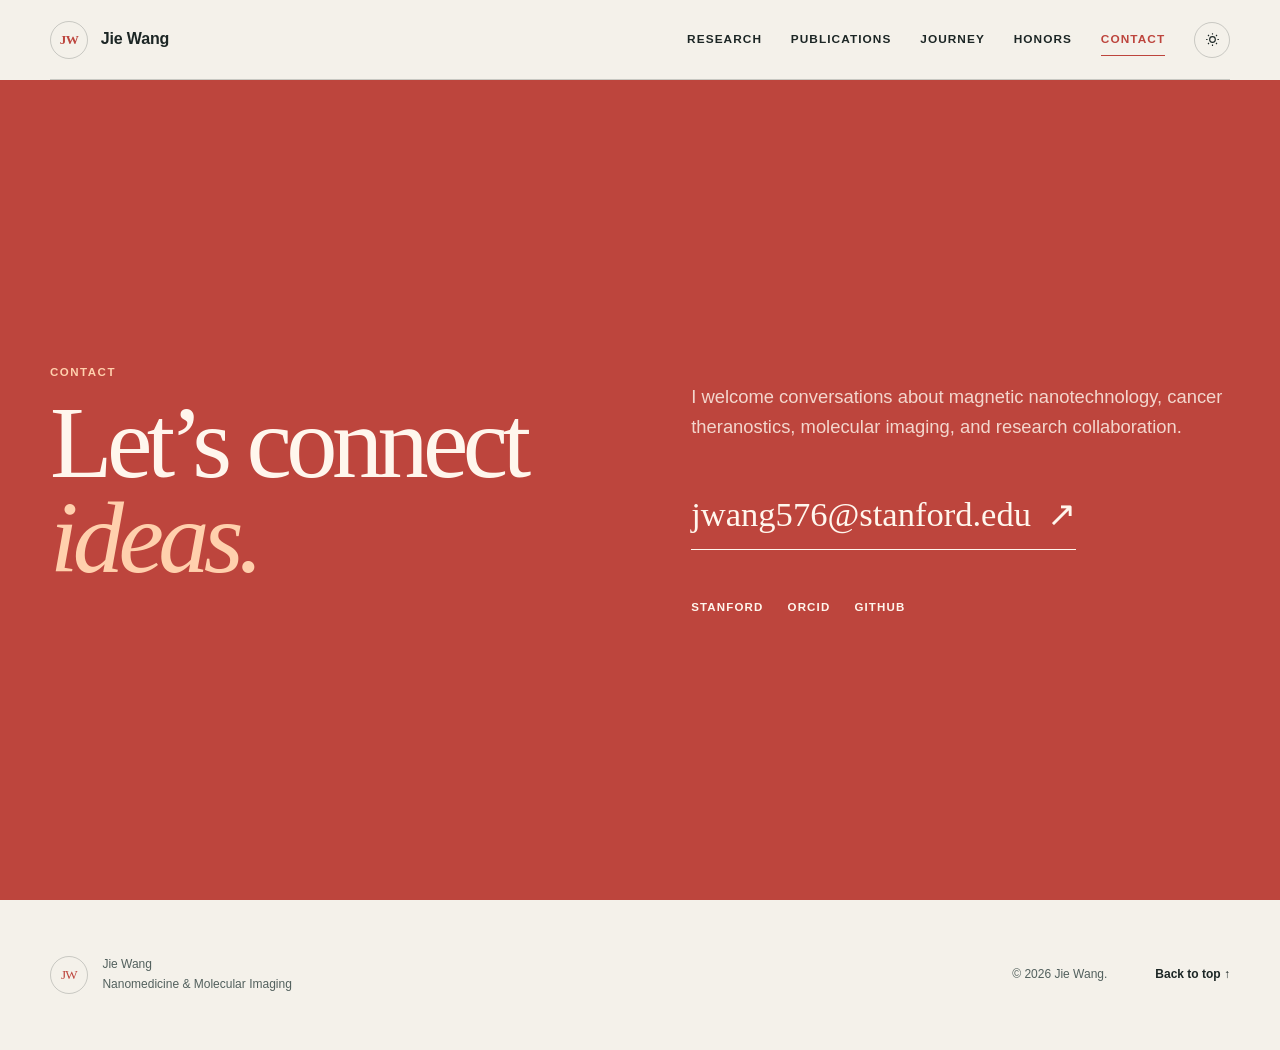
==== contact.html @ b688ded7 "Add contact.html page" ====
<!doctype html>
<html lang="en" class="no-js">
<head><meta charset="utf-8"><meta name="viewport" content="width=device-width, initial-scale=1"><meta name="theme-color" content="#bd453d"><meta name="description" content="Contact Jie Wang about nanomedicine, cancer theranostics, and molecular imaging."><link rel="canonical" href="https://eeerperfect.github.io/jwang576.github.io/contact.html"><link rel="icon" href="assets/favicon.svg" type="image/svg+xml"><link rel="manifest" href="site.webmanifest"><script>document.documentElement.classList.replace('no-js', 'js');</script><link rel="stylesheet" href="styles.css"><title>Contact | Jie Wang</title></head>
<body><a class="skip-link" href="#main">Skip to content</a>
  <header class="site-header" id="top"><a class="brand" href="index.html" aria-label="Jie Wang, home"><span class="brand-mark" aria-hidden="true">JW</span><span>Jie Wang</span></a><button class="menu-toggle" type="button" aria-expanded="false" aria-controls="site-nav"><span class="sr-only">Open navigation</span><span></span><span></span><span></span></button><nav class="site-nav" id="site-nav" aria-label="Main navigation"><a href="research.html">Research</a><a href="publications.html">Publications</a><a href="journey.html">Journey</a><a href="honors.html">Honors</a><a href="contact.html" aria-current="page">Contact</a><button class="theme-toggle" type="button" aria-label="Switch color theme" title="Switch color theme"><svg aria-hidden="true" viewBox="0 0 24 24"><path d="M12 3v2m0 14v2M3 12h2m14 0h2M5.64 5.64l1.42 1.42m9.88 9.88 1.42 1.42m0-12.72-1.42 1.42M7.06 16.94l-1.42 1.42M16 12a4 4 0 1 1-8 0 4 4 0 0 1 8 0Z"/></svg></button></nav></header>
  <main id="main"><section class="contact-section contact-page-section" aria-labelledby="contact-title"><div class="section-shell contact-grid"><div class="reveal"><p class="section-index">Contact</p><h1 id="contact-title">Let’s connect <em>ideas.</em></h1></div><div class="contact-copy reveal"><p>I welcome conversations about magnetic nanotechnology, cancer theranostics, molecular imaging, and research collaboration.</p><a class="email-link" href="mailto:jwang576@stanford.edu">jwang576@stanford.edu <span aria-hidden="true">↗</span></a><div class="social-links"><a href="https://profiles.stanford.edu/322421" target="_blank" rel="noopener">Stanford</a><a href="https://orcid.org/0000-0001-5154-1243" target="_blank" rel="me noopener">ORCID</a><a href="https://github.com/EEerperfect" target="_blank" rel="me noopener">GitHub</a></div></div></div></section></main>
  <footer class="site-footer"><div><span class="brand-mark" aria-hidden="true">JW</span><p>Jie Wang<br><span>Nanomedicine &amp; Molecular Imaging</span></p></div><p>© <span id="year">2026</span> Jie Wang.</p><a href="#top">Back to top ↑</a></footer><script src="script.js"></script>
</body></html>
---- styles.css ----
:root {
  --paper: #f4f1ea;
  --paper-deep: #e9e4da;
  --ink: #1c2625;
  --ink-soft: #52605d;
  --line: rgba(28, 38, 37, .2);
  --card: rgba(255, 255, 255, .48);
  --accent: #bd453d;
  --accent-deep: #773642;
  --gold: #d6963f;
  --sage: #93a69c;
  --shadow: 0 30px 80px rgba(34, 37, 34, .12);
  --serif: "Iowan Old Style", "Palatino Linotype", Palatino, Georgia, serif;
  --sans: Inter, ui-sans-serif, -apple-system, BlinkMacSystemFont, "Segoe UI", sans-serif;
  --max: 1180px;
}

[data-theme="dark"] {
  --paper: #17201f;
  --paper-deep: #202c2a;
  --ink: #f4efe5;
  --ink-soft: #b6c1bd;
  --line: rgba(244, 239, 229, .18);
  --card: rgba(255, 255, 255, .045);
  --accent: #e36a5e;
  --accent-deep: #c77c89;
  --gold: #e0aa5e;
  --sage: #8ea69c;
  --shadow: 0 30px 80px rgba(0, 0, 0, .28);
}

* { box-sizing: border-box; }
html { scroll-behavior: smooth; }
body {
  margin: 0;
  background: var(--paper);
  color: var(--ink);
  font-family: var(--sans);
  font-size: 16px;
  line-height: 1.65;
  transition: background-color .25s ease, color .25s ease;
}
a { color: inherit; text-decoration: none; }
button, a { -webkit-tap-highlight-color: transparent; }
button { font: inherit; }
svg { display: block; }

.skip-link {
  position: fixed;
  top: -100px;
  left: 1rem;
  z-index: 100;
  padding: .7rem 1rem;
  background: var(--ink);
  color: var(--paper);
}
.skip-link:focus { top: 1rem; }
.sr-only {
  position: absolute;
  width: 1px;
  height: 1px;
  padding: 0;
  margin: -1px;
  overflow: hidden;
  clip: rect(0, 0, 0, 0);
  white-space: nowrap;
  border: 0;
}

.site-header {
  min-height: 80px;
  width: min(calc(100% - 48px), var(--max));
  margin: 0 auto;
  display: flex;
  align-items: center;
  justify-content: space-between;
  border-bottom: 1px solid var(--line);
  position: relative;
  z-index: 20;
}
.brand { display: flex; align-items: center; gap: .8rem; font-weight: 700; letter-spacing: -.01em; }
.brand-mark {
  width: 38px;
  height: 38px;
  display: inline-grid;
  place-items: center;
  border: 1px solid var(--line);
  border-radius: 50%;
  color: var(--accent);
  font-family: var(--serif);
  font-size: .82rem;
  letter-spacing: -.05em;
}
.site-nav { display: flex; align-items: center; gap: 1.8rem; }
.site-nav > a {
  font-size: .74rem;
  font-weight: 700;
  letter-spacing: .09em;
  text-transform: uppercase;
  position: relative;
}
.site-nav > a::after {
  content: "";
  position: absolute;
  left: 0;
  bottom: -.45rem;
  width: 100%;
  height: 1px;
  background: var(--accent);
  transform: scaleX(0);
  transform-origin: right;
  transition: transform .25s ease;
}
.site-nav > a:hover::after, .site-nav > a:focus-visible::after, .site-nav > a[aria-current="page"]::after { transform: scaleX(1); transform-origin: left; }
.site-nav > a[aria-current="page"] { color: var(--accent); }
.theme-toggle {
  width: 36px;
  height: 36px;
  display: grid;
  place-items: center;
  border: 1px solid var(--line);
  border-radius: 50%;
  background: transparent;
  color: var(--ink);
  cursor: pointer;
}
.theme-toggle svg { width: 17px; fill: none; stroke: currentColor; stroke-width: 1.6; }
.menu-toggle { display: none; border: 0; background: none; padding: .5rem; }
.menu-toggle span:not(.sr-only) { display: block; width: 24px; height: 1px; background: var(--ink); margin: 5px; }

.section-shell { width: min(calc(100% - 48px), var(--max)); margin-inline: auto; }
.hero {
  min-height: calc(100vh - 80px);
  display: grid;
  grid-template-columns: minmax(0, 1.03fr) minmax(390px, .82fr);
  align-items: center;
  gap: clamp(2.5rem, 6vw, 7rem);
  padding-block: clamp(4rem, 8vw, 7.5rem);
}
.eyebrow, .section-index, .paper-meta, .journal, .timeline-date, .honor > p {
  margin: 0;
  color: var(--accent);
  font-size: .72rem;
  font-weight: 800;
  letter-spacing: .13em;
  text-transform: uppercase;
}
.hero h1, h2, h3 { text-wrap: balance; }
.hero h1 {
  max-width: 760px;
  margin: 1.35rem 0 1.5rem;
  font-family: var(--serif);
  font-size: clamp(3.25rem, 6.4vw, 6.7rem);
  font-weight: 400;
  letter-spacing: -.057em;
  line-height: .94;
}
.hero h1 em { color: var(--accent); font-weight: 400; }
.hero-intro { max-width: 650px; color: var(--ink-soft); font-size: clamp(1.06rem, 1.5vw, 1.28rem); line-height: 1.7; }
.hero-actions { display: flex; flex-wrap: wrap; gap: .8rem; margin-top: 2.2rem; }
.button {
  min-height: 50px;
  display: inline-flex;
  align-items: center;
  justify-content: center;
  gap: .55rem;
  padding: .8rem 1.3rem;
  border: 1px solid var(--ink);
  font-size: .77rem;
  font-weight: 800;
  letter-spacing: .06em;
  text-transform: uppercase;
  transition: transform .2s ease, background .2s ease, color .2s ease;
}
.button:hover { transform: translateY(-2px); }
.button-primary { background: var(--ink); color: var(--paper); }
.button-secondary { border-color: var(--line); }
.identity-links { display: flex; flex-wrap: wrap; gap: .8rem 1.6rem; list-style: none; margin: 2.4rem 0 0; padding: 0; }
.identity-links a { color: var(--ink-soft); font-size: .78rem; font-weight: 700; text-transform: uppercase; letter-spacing: .07em; }
.identity-links a span { color: var(--ink); font-weight: 500; margin-left: .35rem; }

.visual-frame {
  position: relative;
  aspect-ratio: .84;
  overflow: hidden;
  background: var(--paper-deep);
  border: 1px solid var(--line);
  box-shadow: var(--shadow);
}
.visual-frame::before {
  content: "";
  position: absolute;
  inset: 0;
  background: radial-gradient(circle at 35% 25%, rgba(255,255,255,.55), transparent 42%), linear-gradient(145deg, transparent 30%, rgba(189,69,61,.08));
}
.nano-graphic { width: 100%; height: 91%; color: var(--sage); }
.field-lines { stroke-width: 1.2; opacity: .6; }
.imaging-wave { stroke-width: 3; opacity: .88; }
.particle-shell { stroke-width: 1.3; opacity: .52; }
.nano-dots { fill: var(--gold); }
.nano-dots circle:nth-child(2n) { fill: var(--accent); }
.particle-main { filter: drop-shadow(0 18px 30px rgba(102, 43, 54, .24)); }
.visual-caption {
  position: absolute;
  left: 1.5rem;
  right: 1.5rem;
  bottom: 1rem;
  margin: 0;
  display: flex;
  justify-content: space-between;
  border-top: 1px solid var(--line);
  padding-top: .8rem;
  color: var(--ink-soft);
  font-size: .72rem;
  text-transform: uppercase;
  letter-spacing: .08em;
}
.visual-caption span:last-child { text-align: right; }

.about-band, .honors-section { background: var(--ink); color: var(--paper); }
.about-grid {
  display: grid;
  grid-template-columns: .45fr 1.25fr .8fr;
  gap: clamp(2rem, 6vw, 6rem);
  padding-block: clamp(5rem, 9vw, 8rem);
}
.about-band .section-index, .honors-section .section-index { color: var(--gold); }
.about-copy h2, .section-heading h2, .contact-section h2 {
  margin: 0 0 1.7rem;
  font-family: var(--serif);
  font-size: clamp(2.5rem, 4.5vw, 4.6rem);
  font-weight: 400;
  letter-spacing: -.045em;
  line-height: 1.02;
}
.about-copy p { color: color-mix(in srgb, var(--paper) 72%, transparent); font-size: 1.05rem; }
.quick-facts { margin: 0; }
.quick-facts div { padding: 1rem 0 1.2rem; border-top: 1px solid rgba(244,241,234,.2); }
.quick-facts dt { color: var(--gold); font-size: .7rem; font-weight: 800; text-transform: uppercase; letter-spacing: .1em; }
.quick-facts dd { margin: .25rem 0 0; font-family: var(--serif); font-size: 1.15rem; }

.section-block { padding-block: clamp(5rem, 9vw, 8.5rem); }
.page-hero {
  min-height: 470px;
  display: flex;
  flex-direction: column;
  justify-content: center;
  padding-block: clamp(5rem, 10vw, 9rem);
}
.page-hero h1 {
  max-width: 980px;
  margin: 1rem 0 1.5rem;
  font-family: var(--serif);
  font-size: clamp(3.6rem, 8vw, 8.4rem);
  font-weight: 400;
  letter-spacing: -.06em;
  line-height: .92;
}
.page-hero h1 em { color: var(--accent); font-weight: 400; }
.page-hero > p:last-of-type, .page-hero > div > p:last-of-type { max-width: 720px; margin: 0; color: var(--ink-soft); font-size: clamp(1.08rem, 1.8vw, 1.3rem); }
.page-hero-link { display: inline-block; align-self: flex-start; margin-top: 2rem; }
.page-hero-dark { width: 100%; background: var(--ink); color: var(--paper); }
.page-hero-dark > .section-shell { padding-block: clamp(5rem, 10vw, 9rem); }
.page-hero-dark .section-index { color: var(--gold); }
.page-hero-dark > div > p:last-child { color: color-mix(in srgb, var(--paper) 70%, transparent); }
.page-section { padding-block: clamp(1rem, 4vw, 4rem) clamp(5rem, 9vw, 8.5rem); }
.research-statement { padding-block: clamp(5rem, 9vw, 8.5rem); background: var(--paper-deep); }
.statement-grid { display: grid; grid-template-columns: .42fr 1.58fr; gap: clamp(2rem, 7vw, 7rem); }
.statement-grid h2 { max-width: 850px; margin: 0 0 1.5rem; font-family: var(--serif); font-size: clamp(2.5rem, 5vw, 5rem); font-weight: 400; letter-spacing: -.045em; line-height: 1; }
.statement-grid div > p { max-width: 760px; color: var(--ink-soft); font-size: 1.08rem; }
.publication-page { padding-top: clamp(3rem, 6vw, 6rem); }
.journey-page { max-width: 940px; }
.journey-page .section-heading { display: block; }
.honors-page { padding-top: 0; }
.next-page { padding-block: clamp(4rem, 7vw, 6.5rem); }
.next-page > a { display: flex; justify-content: space-between; align-items: center; gap: 2rem; margin-top: .8rem; padding-block: 1rem; border-bottom: 1px solid var(--line); font-family: var(--serif); font-size: clamp(1.8rem, 4vw, 3.8rem); line-height: 1.1; }
.next-page > a span:last-child { color: var(--accent); transition: transform .2s ease; }
.next-page > a:hover span:last-child { transform: translateX(.4rem); }
.section-heading {
  display: grid;
  grid-template-columns: 1.3fr .7fr;
  align-items: end;
  gap: 3rem;
  margin-bottom: clamp(2.8rem, 5vw, 4.8rem);
}
.section-heading h2 { margin: .8rem 0 0; }
.section-heading > p { margin: 0; color: var(--ink-soft); font-size: 1.08rem; }
.research-grid { display: grid; grid-template-columns: repeat(3, 1fr); border-top: 1px solid var(--line); border-bottom: 1px solid var(--line); }
.research-card { position: relative; padding: 2rem clamp(1.2rem, 2.7vw, 2.5rem) 2.6rem; }
.research-card + .research-card { border-left: 1px solid var(--line); }
.card-number { margin: 0; color: var(--ink-soft); font-size: .72rem; }
.research-icon { width: 80px; height: 80px; margin: 2.5rem 0 3.5rem; color: var(--accent); }
.research-icon svg { fill: none; stroke: currentColor; stroke-width: 1.2; }
.research-card h3 { margin: 0; font-family: var(--serif); font-size: 1.75rem; font-weight: 400; }
.research-card > p:not(.card-number) { min-height: 110px; color: var(--ink-soft); }
.research-card ul { display: flex; flex-wrap: wrap; gap: .45rem; list-style: none; padding: 0; margin: 1.4rem 0 0; }
.research-card li { padding: .28rem .55rem; border: 1px solid var(--line); border-radius: 999px; font-size: .67rem; font-weight: 700; text-transform: uppercase; letter-spacing: .05em; }

.publications-section { background: var(--paper-deep); padding-block: clamp(5rem, 9vw, 8.5rem); }
.text-link { justify-self: end; color: var(--accent); font-size: .77rem; font-weight: 800; letter-spacing: .07em; text-transform: uppercase; }
.featured-paper {
  display: grid;
  grid-template-columns: 1fr auto;
  gap: 2rem;
  padding: clamp(2rem, 5vw, 4rem);
  margin-bottom: 1.2rem;
  background: var(--ink);
  color: var(--paper);
}
.paper-meta { display: flex; gap: 1.2rem; color: var(--gold); }
.featured-paper h3 { max-width: 920px; margin: 1.2rem 0; font-family: var(--serif); font-size: clamp(1.8rem, 3.4vw, 3.2rem); font-weight: 400; line-height: 1.12; }
.featured-paper h3 a:hover { color: var(--gold); }
.featured-paper p:last-child { max-width: 720px; color: color-mix(in srgb, var(--paper) 67%, transparent); }
.paper-arrow { align-self: center; font-size: 1.5rem; color: var(--accent); transition: transform .2s ease; }
.featured-paper .paper-arrow { color: var(--gold); font-size: 2rem; }
.paper-arrow:hover { transform: translate(3px, -3px); }
.paper-list { border-top: 1px solid var(--line); }
.paper-row {
  display: grid;
  grid-template-columns: 90px 1fr auto;
  gap: 1.5rem;
  align-items: center;
  padding: 1.5rem .2rem;
  border-bottom: 1px solid var(--line);
}
.paper-year { margin: 0; color: var(--ink-soft); font-family: var(--serif); font-size: 1.1rem; }
.journal { color: var(--accent); }
.paper-row h3 { margin: .25rem 0 0; font-family: var(--serif); font-size: clamp(1.05rem, 1.7vw, 1.35rem); font-weight: 400; line-height: 1.3; }
.paper-row h3 a:hover { color: var(--accent); }
.extra-paper { display: grid; }
.js .extra-paper { display: none; }
.js .extra-paper.is-visible { display: grid; }
.no-js .show-more { display: none; }
.show-more {
  margin-top: 2rem;
  padding: .7rem 0;
  border: 0;
  border-bottom: 1px solid var(--ink);
  background: none;
  color: var(--ink);
  cursor: pointer;
  font-size: .76rem;
  font-weight: 800;
  letter-spacing: .08em;
  text-transform: uppercase;
}

.journey-section { display: grid; grid-template-columns: .72fr 1.28fr; gap: clamp(3rem, 8vw, 8rem); }
.journey-section .section-heading { display: block; margin: 0; }
.timeline { border-top: 1px solid var(--line); }
.timeline-item { display: grid; grid-template-columns: 130px 1fr; gap: 2rem; padding: 1.7rem 0 2rem; border-bottom: 1px solid var(--line); }
.timeline-date { color: var(--accent); padding-top: .2rem; }
.timeline-item h3 { margin: 0; font-family: var(--serif); font-size: 1.45rem; font-weight: 400; }
.timeline-item p { margin: .3rem 0 0; color: var(--ink-soft); }
.timeline-item div p:first-of-type { color: var(--ink); font-weight: 700; }

.honors-section { padding-block: clamp(5rem, 9vw, 8.5rem); }
.honors-section .section-heading { grid-template-columns: 1fr; }
.honors-list { border-top: 1px solid rgba(244,241,234,.2); }
.honor { display: grid; grid-template-columns: 120px 1fr .7fr; gap: 2rem; align-items: center; padding: 1.5rem 0; border-bottom: 1px solid rgba(244,241,234,.2); }
.honor > p { color: var(--gold); }
.honor h3 { margin: 0; font-family: var(--serif); font-size: clamp(1.15rem, 2vw, 1.55rem); font-weight: 400; }
.honor span { color: color-mix(in srgb, var(--paper) 62%, transparent); }

.contact-section { padding-block: clamp(5rem, 10vw, 9rem); background: var(--accent); color: #fff6ed; }
.contact-grid { display: grid; grid-template-columns: 1fr 1fr; gap: clamp(3rem, 8vw, 8rem); }
.contact-section .section-index { color: #ffd0ad; }
.contact-section h2 { margin-top: .8rem; max-width: 620px; font-size: clamp(3.4rem, 7vw, 7.5rem); }
.contact-page-section { min-height: calc(100vh - 80px); display: flex; align-items: center; }
.contact-page-section h1 { margin: .8rem 0 0; max-width: 680px; font-family: var(--serif); font-size: clamp(3.7rem, 8vw, 8rem); font-weight: 400; letter-spacing: -.055em; line-height: .93; }
.contact-page-section h1 em { color: #ffd0ad; font-weight: 400; }
.contact-copy { align-self: end; }
.contact-copy > p { max-width: 580px; font-size: 1.15rem; color: rgba(255,246,237,.82); }
.email-link { display: inline-flex; gap: 1rem; align-items: center; margin-top: 1.6rem; padding-bottom: .35rem; border-bottom: 1px solid currentColor; font-family: var(--serif); font-size: clamp(1.35rem, 2.7vw, 2.2rem); }
.social-links { display: flex; gap: 1.5rem; margin-top: 3rem; }
.social-links a { font-size: .72rem; font-weight: 800; letter-spacing: .1em; text-transform: uppercase; }

.site-footer {
  min-height: 150px;
  width: min(calc(100% - 48px), var(--max));
  margin-inline: auto;
  display: grid;
  grid-template-columns: 1fr auto auto;
  align-items: center;
  gap: 3rem;
  color: var(--ink-soft);
  font-size: .75rem;
}
.site-footer > div { display: flex; align-items: center; gap: .9rem; }
.site-footer p { margin: 0; }
.site-footer p span { color: var(--ink-soft); }
.site-footer a { color: var(--ink); font-weight: 700; }

.reveal { opacity: 1; transform: none; }

:focus-visible { outline: 2px solid var(--gold); outline-offset: 4px; }

@media (max-width: 900px) {
  .menu-toggle { display: block; cursor: pointer; }
  .site-nav {
    position: absolute;
    top: 79px;
    left: 0;
    right: 0;
    display: none;
    align-items: stretch;
    flex-direction: column;
    gap: 0;
    padding: 1.3rem;
    background: var(--paper);
    border-bottom: 1px solid var(--line);
    box-shadow: var(--shadow);
  }
  .site-nav.is-open { display: flex; }
  .no-js .site-header { flex-wrap: wrap; padding-block: .8rem; }
  .no-js .menu-toggle { display: none; }
  .no-js .site-nav { position: static; display: flex; width: 100%; flex-flow: row wrap; box-shadow: none; border: 0; padding: .7rem 0 0; }
  .no-js .site-nav > a { margin-right: 1rem; }
  .site-nav > a { padding: .75rem 0; }
  .theme-toggle { margin-top: .5rem; }
  .hero { min-height: auto; grid-template-columns: 1fr; }
  .hero-visual { width: min(100%, 590px); justify-self: center; }
  .about-grid { grid-template-columns: 1fr; }
  .about-grid > .section-index { margin-bottom: -1rem; }
  .section-heading { grid-template-columns: 1fr; gap: 1rem; align-items: start; }
  .text-link { justify-self: start; }
  .research-grid { grid-template-columns: 1fr; }
  .research-card + .research-card { border-left: 0; border-top: 1px solid var(--line); }
  .research-card > p:not(.card-number) { min-height: auto; }
  .research-icon { margin-block: 1.8rem; }
  .journey-section { grid-template-columns: 1fr; }
  .statement-grid { grid-template-columns: 1fr; }
  .honor { grid-template-columns: 90px 1fr; }
  .honor span { grid-column: 2; }
  .contact-grid { grid-template-columns: 1fr; }
  .site-footer { grid-template-columns: 1fr auto; padding-block: 2rem; }
  .site-footer > p { grid-row: 2; }
}

@media (max-width: 620px) {
  .site-header, .section-shell, .site-footer { width: min(calc(100% - 32px), var(--max)); }
  .site-header { min-height: 68px; }
  .site-nav { top: 67px; }
  .hero { padding-block: 3.5rem 4.5rem; }
  .hero h1 { font-size: clamp(2.3rem, 11vw, 4.2rem); }
  .page-hero { min-height: 390px; }
  .page-hero h1 { font-size: clamp(3rem, 15vw, 5rem); }
  .hero-actions .button { width: 100%; }
  .identity-links { flex-direction: column; }
  .visual-caption { gap: .8rem; font-size: .58rem; }
  .paper-row { grid-template-columns: 55px 1fr auto; gap: .7rem; }
  .featured-paper { padding: 1.5rem; }
  .featured-paper .paper-arrow { display: none; }
  .timeline-item { grid-template-columns: 1fr; gap: .5rem; }
  .honor { grid-template-columns: 1fr; gap: .3rem; }
  .honor span { grid-column: 1; }
  .email-link { font-size: 1.25rem; }
  .site-footer { grid-template-columns: 1fr; gap: 1.3rem; }
  .site-footer > p { grid-row: auto; }
}

@media (prefers-reduced-motion: reduce) {
  html { scroll-behavior: auto; }
  *, *::before, *::after { animation-duration: .01ms !important; animation-iteration-count: 1 !important; transition-duration: .01ms !important; }
  .reveal { opacity: 1; transform: none; }
}
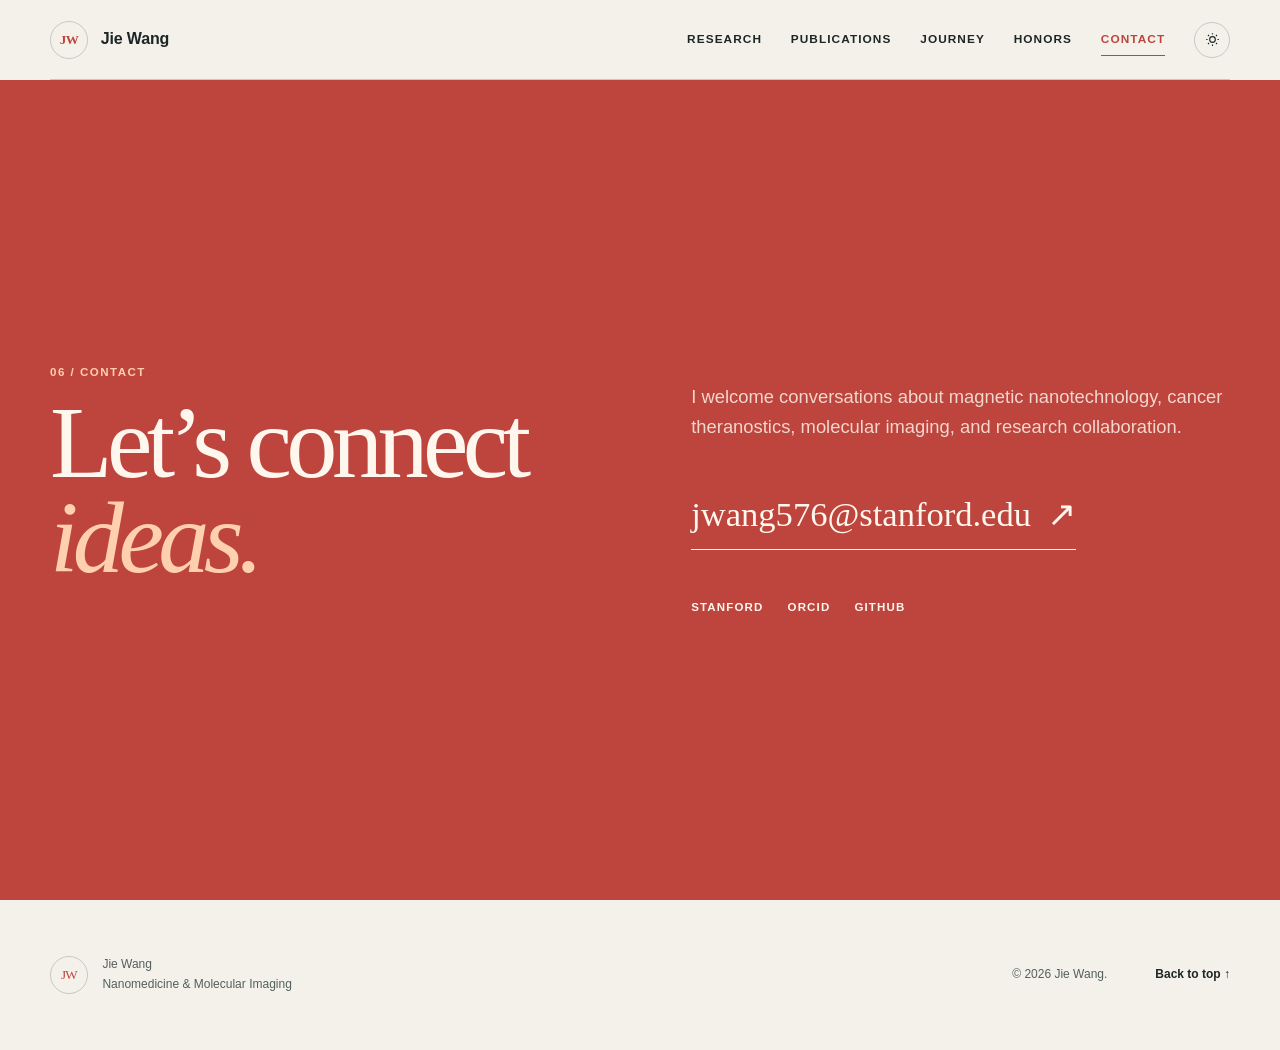
==== commit aa7d17ef: "Use consistent page section numbering" ====
--- a/contact.html
+++ b/contact.html
@@ -3,6 +3,6 @@
 <head><meta charset="utf-8"><meta name="viewport" content="width=device-width, initial-scale=1"><meta name="theme-color" content="#bd453d"><meta name="description" content="Contact Jie Wang about nanomedicine, cancer theranostics, and molecular imaging."><link rel="canonical" href="https://eeerperfect.github.io/jwang576.github.io/contact.html"><link rel="icon" href="assets/favicon.svg" type="image/svg+xml"><link rel="manifest" href="site.webmanifest"><script>document.documentElement.classList.replace('no-js', 'js');</script><link rel="stylesheet" href="styles.css"><title>Contact | Jie Wang</title></head>
 <body><a class="skip-link" href="#main">Skip to content</a>
   <header class="site-header" id="top"><a class="brand" href="index.html" aria-label="Jie Wang, home"><span class="brand-mark" aria-hidden="true">JW</span><span>Jie Wang</span></a><button class="menu-toggle" type="button" aria-expanded="false" aria-controls="site-nav"><span class="sr-only">Open navigation</span><span></span><span></span><span></span></button><nav class="site-nav" id="site-nav" aria-label="Main navigation"><a href="research.html">Research</a><a href="publications.html">Publications</a><a href="journey.html">Journey</a><a href="honors.html">Honors</a><a href="contact.html" aria-current="page">Contact</a><button class="theme-toggle" type="button" aria-label="Switch color theme" title="Switch color theme"><svg aria-hidden="true" viewBox="0 0 24 24"><path d="M12 3v2m0 14v2M3 12h2m14 0h2M5.64 5.64l1.42 1.42m9.88 9.88 1.42 1.42m0-12.72-1.42 1.42M7.06 16.94l-1.42 1.42M16 12a4 4 0 1 1-8 0 4 4 0 0 1 8 0Z"/></svg></button></nav></header>
-  <main id="main"><section class="contact-section contact-page-section" aria-labelledby="contact-title"><div class="section-shell contact-grid"><div class="reveal"><p class="section-index">Contact</p><h1 id="contact-title">Let’s connect <em>ideas.</em></h1></div><div class="contact-copy reveal"><p>I welcome conversations about magnetic nanotechnology, cancer theranostics, molecular imaging, and research collaboration.</p><a class="email-link" href="mailto:jwang576@stanford.edu">jwang576@stanford.edu <span aria-hidden="true">↗</span></a><div class="social-links"><a href="https://profiles.stanford.edu/322421" target="_blank" rel="noopener">Stanford</a><a href="https://orcid.org/0000-0001-5154-1243" target="_blank" rel="me noopener">ORCID</a><a href="https://github.com/EEerperfect" target="_blank" rel="me noopener">GitHub</a></div></div></div></section></main>
+  <main id="main"><section class="contact-section contact-page-section" aria-labelledby="contact-title"><div class="section-shell contact-grid"><div class="reveal"><p class="section-index">06 / Contact</p><h1 id="contact-title">Let’s connect <em>ideas.</em></h1></div><div class="contact-copy reveal"><p>I welcome conversations about magnetic nanotechnology, cancer theranostics, molecular imaging, and research collaboration.</p><a class="email-link" href="mailto:jwang576@stanford.edu">jwang576@stanford.edu <span aria-hidden="true">↗</span></a><div class="social-links"><a href="https://profiles.stanford.edu/322421" target="_blank" rel="noopener">Stanford</a><a href="https://orcid.org/0000-0001-5154-1243" target="_blank" rel="me noopener">ORCID</a><a href="https://github.com/EEerperfect" target="_blank" rel="me noopener">GitHub</a></div></div></div></section></main>
   <footer class="site-footer"><div><span class="brand-mark" aria-hidden="true">JW</span><p>Jie Wang<br><span>Nanomedicine &amp; Molecular Imaging</span></p></div><p>© <span id="year">2026</span> Jie Wang.</p><a href="#top">Back to top ↑</a></footer><script src="script.js"></script>
 </body></html>
--- a/styles.css
+++ b/styles.css
@@ -194,6 +194,16 @@
   background: radial-gradient(circle at 35% 25%, rgba(255,255,255,.55), transparent 42%), linear-gradient(145deg, transparent 30%, rgba(189,69,61,.08));
 }
 .nano-graphic { width: 100%; height: 91%; color: var(--sage); }
+.hero-visual .nano-graphic { display: none; }
+.profile-photo:not(.profile-photo-asset) { display: none; }
+.profile-photo {
+  position: absolute;
+  inset: 0;
+  width: 100%;
+  height: 100%;
+  object-fit: cover;
+  object-position: 72% center;
+}
 .field-lines { stroke-width: 1.2; opacity: .6; }
 .imaging-wave { stroke-width: 3; opacity: .88; }
 .particle-shell { stroke-width: 1.3; opacity: .52; }
@@ -202,6 +212,7 @@
 .particle-main { filter: drop-shadow(0 18px 30px rgba(102, 43, 54, .24)); }
 .visual-caption {
   position: absolute;
+  z-index: 1;
   left: 1.5rem;
   right: 1.5rem;
   bottom: 1rem;
@@ -290,7 +301,7 @@
 .research-card + .research-card { border-left: 1px solid var(--line); }
 .card-number { margin: 0; color: var(--ink-soft); font-size: .72rem; }
 .research-icon { width: 80px; height: 80px; margin: 2.5rem 0 3.5rem; color: var(--accent); }
-.research-icon svg { fill: none; stroke: currentColor; stroke-width: 1.2; }
+.research-icon img { width: 100%; height: 100%; }
 .research-card h3 { margin: 0; font-family: var(--serif); font-size: 1.75rem; font-weight: 400; }
 .research-card > p:not(.card-number) { min-height: 110px; color: var(--ink-soft); }
 .research-card ul { display: flex; flex-wrap: wrap; gap: .45rem; list-style: none; padding: 0; margin: 1.4rem 0 0; }
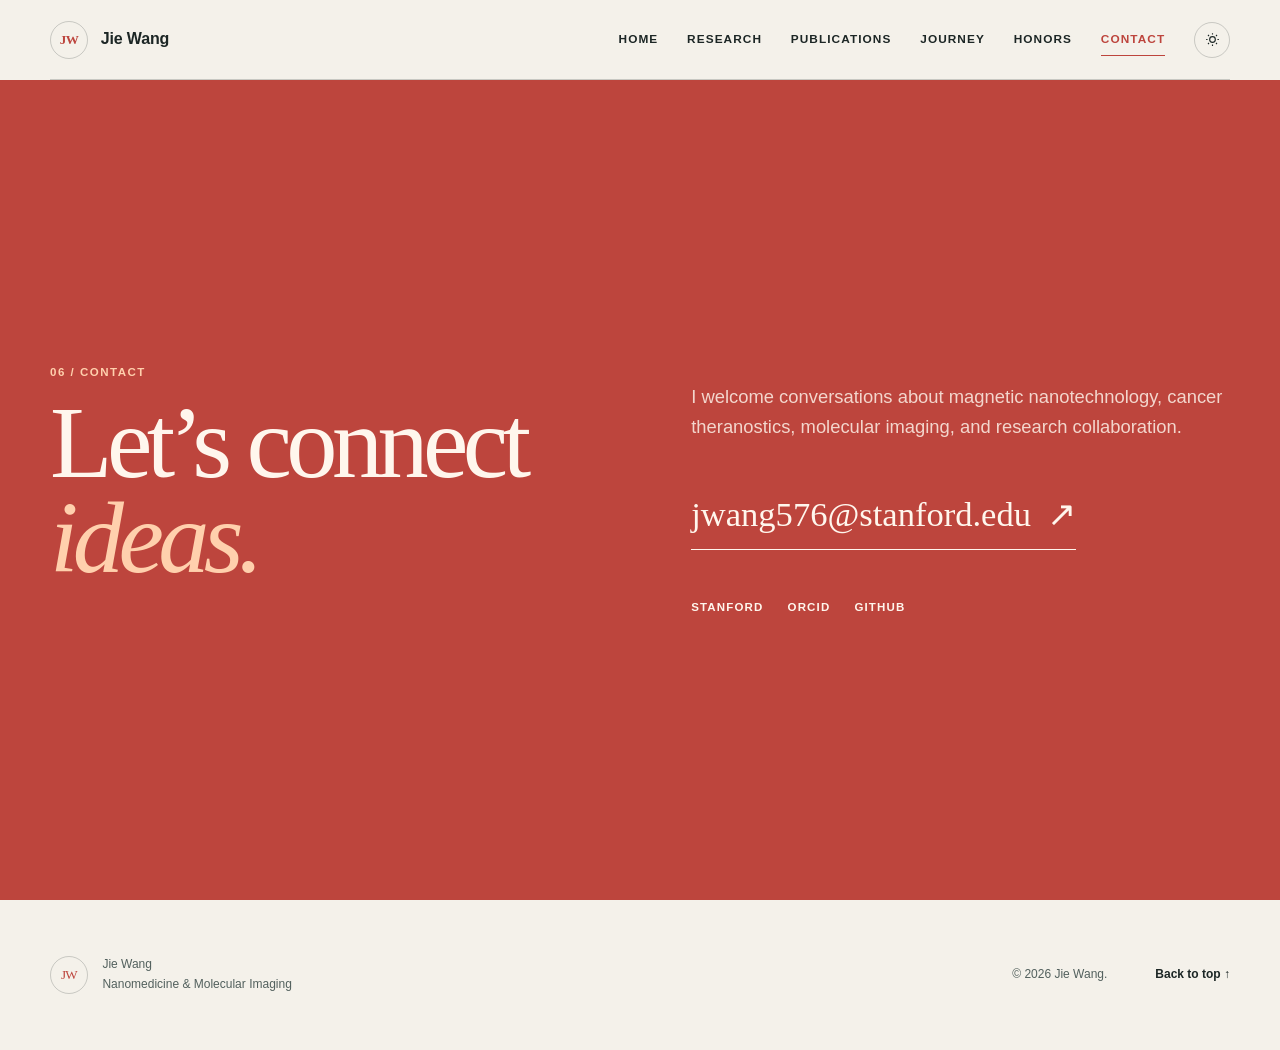
==== commit 532b3efa: "Add Home navigation and remove brand hyperlink" ====
--- a/contact.html
+++ b/contact.html
@@ -2,7 +2,7 @@
 <html lang="en" class="no-js">
 <head><meta charset="utf-8"><meta name="viewport" content="width=device-width, initial-scale=1"><meta name="theme-color" content="#bd453d"><meta name="description" content="Contact Jie Wang about nanomedicine, cancer theranostics, and molecular imaging."><link rel="canonical" href="https://eeerperfect.github.io/jwang576.github.io/contact.html"><link rel="icon" href="assets/favicon.svg" type="image/svg+xml"><link rel="manifest" href="site.webmanifest"><script>document.documentElement.classList.replace('no-js', 'js');</script><link rel="stylesheet" href="styles.css"><title>Contact | Jie Wang</title></head>
 <body><a class="skip-link" href="#main">Skip to content</a>
-  <header class="site-header" id="top"><a class="brand" href="index.html" aria-label="Jie Wang, home"><span class="brand-mark" aria-hidden="true">JW</span><span>Jie Wang</span></a><button class="menu-toggle" type="button" aria-expanded="false" aria-controls="site-nav"><span class="sr-only">Open navigation</span><span></span><span></span><span></span></button><nav class="site-nav" id="site-nav" aria-label="Main navigation"><a href="research.html">Research</a><a href="publications.html">Publications</a><a href="journey.html">Journey</a><a href="honors.html">Honors</a><a href="contact.html" aria-current="page">Contact</a><button class="theme-toggle" type="button" aria-label="Switch color theme" title="Switch color theme"><svg aria-hidden="true" viewBox="0 0 24 24"><path d="M12 3v2m0 14v2M3 12h2m14 0h2M5.64 5.64l1.42 1.42m9.88 9.88 1.42 1.42m0-12.72-1.42 1.42M7.06 16.94l-1.42 1.42M16 12a4 4 0 1 1-8 0 4 4 0 0 1 8 0Z"/></svg></button></nav></header>
+  <header class="site-header" id="top"><div class="brand" aria-label="Jie Wang"><span class="brand-mark" aria-hidden="true">JW</span><span>Jie Wang</span></div><button class="menu-toggle" type="button" aria-expanded="false" aria-controls="site-nav"><span class="sr-only">Open navigation</span><span></span><span></span><span></span></button><nav class="site-nav" id="site-nav" aria-label="Main navigation"><a href="index.html">Home</a><a href="research.html">Research</a><a href="publications.html">Publications</a><a href="journey.html">Journey</a><a href="honors.html">Honors</a><a href="contact.html" aria-current="page">Contact</a><button class="theme-toggle" type="button" aria-label="Switch color theme" title="Switch color theme"><svg aria-hidden="true" viewBox="0 0 24 24"><path d="M12 3v2m0 14v2M3 12h2m14 0h2M5.64 5.64l1.42 1.42m9.88 9.88 1.42 1.42m0-12.72-1.42 1.42M7.06 16.94l-1.42 1.42M16 12a4 4 0 1 1-8 0 4 4 0 0 1 8 0Z"/></svg></button></nav></header>
   <main id="main"><section class="contact-section contact-page-section" aria-labelledby="contact-title"><div class="section-shell contact-grid"><div class="reveal"><p class="section-index">06 / Contact</p><h1 id="contact-title">Let’s connect <em>ideas.</em></h1></div><div class="contact-copy reveal"><p>I welcome conversations about magnetic nanotechnology, cancer theranostics, molecular imaging, and research collaboration.</p><a class="email-link" href="mailto:jwang576@stanford.edu">jwang576@stanford.edu <span aria-hidden="true">↗</span></a><div class="social-links"><a href="https://profiles.stanford.edu/322421" target="_blank" rel="noopener">Stanford</a><a href="https://orcid.org/0000-0001-5154-1243" target="_blank" rel="me noopener">ORCID</a><a href="https://github.com/EEerperfect" target="_blank" rel="me noopener">GitHub</a></div></div></div></section></main>
   <footer class="site-footer"><div><span class="brand-mark" aria-hidden="true">JW</span><p>Jie Wang<br><span>Nanomedicine &amp; Molecular Imaging</span></p></div><p>© <span id="year">2026</span> Jie Wang.</p><a href="#top">Back to top ↑</a></footer><script src="script.js"></script>
 </body></html>
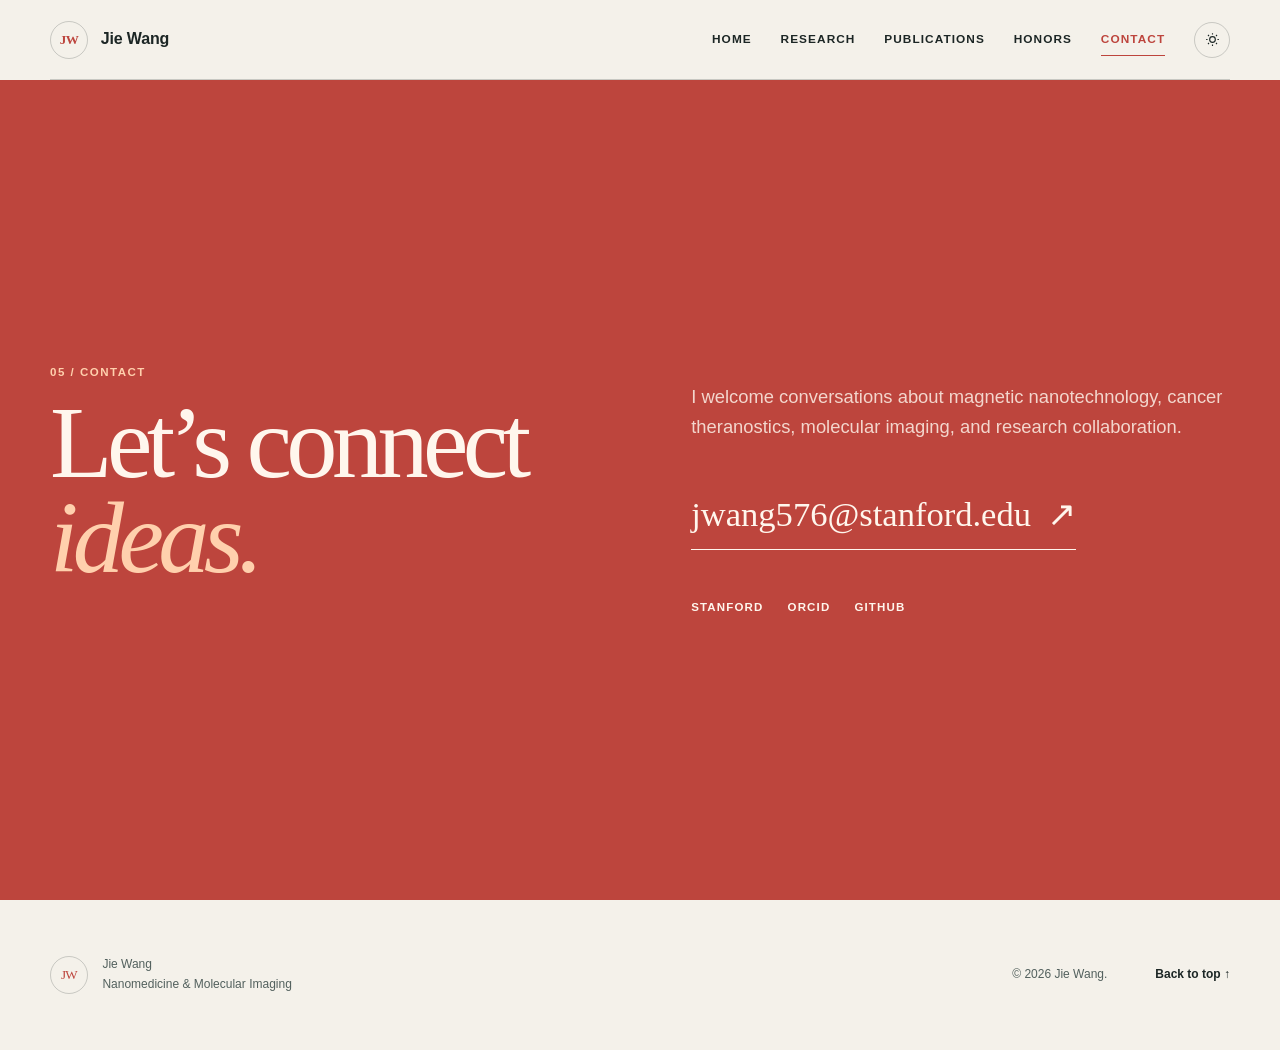
==== commit b039f09c: "Move education and training to Home" ====
--- a/contact.html
+++ b/contact.html
@@ -1,8 +1,8 @@
 <!doctype html>
 <html lang="en" class="no-js">
-<head><meta charset="utf-8"><meta name="viewport" content="width=device-width, initial-scale=1"><meta name="theme-color" content="#bd453d"><meta name="description" content="Contact Jie Wang about nanomedicine, cancer theranostics, and molecular imaging."><link rel="canonical" href="https://eeerperfect.github.io/jwang576.github.io/contact.html"><link rel="icon" href="assets/favicon.svg" type="image/svg+xml"><link rel="manifest" href="site.webmanifest"><script>document.documentElement.classList.replace('no-js', 'js');</script><link rel="stylesheet" href="styles.css"><title>Contact | Jie Wang</title></head>
+<head><meta charset="utf-8"><meta name="viewport" content="width=device-width, initial-scale=1"><meta name="theme-color" content="#bd453d"><meta name="description" content="Contact Jie Wang about nanomedicine, cancer theranostics, and molecular imaging."><link rel="canonical" href="https://eeerperfect.github.io/jwang576/contact.html"><link rel="icon" href="assets/favicon.svg" type="image/svg+xml"><link rel="manifest" href="site.webmanifest"><script>document.documentElement.classList.replace('no-js', 'js');</script><link rel="stylesheet" href="styles.css"><title>Contact | Jie Wang</title></head>
 <body><a class="skip-link" href="#main">Skip to content</a>
-  <header class="site-header" id="top"><div class="brand" aria-label="Jie Wang"><span class="brand-mark" aria-hidden="true">JW</span><span>Jie Wang</span></div><button class="menu-toggle" type="button" aria-expanded="false" aria-controls="site-nav"><span class="sr-only">Open navigation</span><span></span><span></span><span></span></button><nav class="site-nav" id="site-nav" aria-label="Main navigation"><a href="index.html">Home</a><a href="research.html">Research</a><a href="publications.html">Publications</a><a href="journey.html">Journey</a><a href="honors.html">Honors</a><a href="contact.html" aria-current="page">Contact</a><button class="theme-toggle" type="button" aria-label="Switch color theme" title="Switch color theme"><svg aria-hidden="true" viewBox="0 0 24 24"><path d="M12 3v2m0 14v2M3 12h2m14 0h2M5.64 5.64l1.42 1.42m9.88 9.88 1.42 1.42m0-12.72-1.42 1.42M7.06 16.94l-1.42 1.42M16 12a4 4 0 1 1-8 0 4 4 0 0 1 8 0Z"/></svg></button></nav></header>
-  <main id="main"><section class="contact-section contact-page-section" aria-labelledby="contact-title"><div class="section-shell contact-grid"><div class="reveal"><p class="section-index">06 / Contact</p><h1 id="contact-title">Let’s connect <em>ideas.</em></h1></div><div class="contact-copy reveal"><p>I welcome conversations about magnetic nanotechnology, cancer theranostics, molecular imaging, and research collaboration.</p><a class="email-link" href="mailto:jwang576@stanford.edu">jwang576@stanford.edu <span aria-hidden="true">↗</span></a><div class="social-links"><a href="https://profiles.stanford.edu/322421" target="_blank" rel="noopener">Stanford</a><a href="https://orcid.org/0000-0001-5154-1243" target="_blank" rel="me noopener">ORCID</a><a href="https://github.com/EEerperfect" target="_blank" rel="me noopener">GitHub</a></div></div></div></section></main>
+  <header class="site-header" id="top"><div class="brand" aria-label="Jie Wang"><span class="brand-mark" aria-hidden="true">JW</span><span>Jie Wang</span></div><button class="menu-toggle" type="button" aria-expanded="false" aria-controls="site-nav"><span class="sr-only">Open navigation</span><span></span><span></span><span></span></button><nav class="site-nav" id="site-nav" aria-label="Main navigation"><a href="index.html">Home</a><a href="research.html">Research</a><a href="publications.html">Publications</a><a href="honors.html">Honors</a><a href="contact.html" aria-current="page">Contact</a><button class="theme-toggle" type="button" aria-label="Switch color theme" title="Switch color theme"><svg aria-hidden="true" viewBox="0 0 24 24"><path d="M12 3v2m0 14v2M3 12h2m14 0h2M5.64 5.64l1.42 1.42m9.88 9.88 1.42 1.42m0-12.72-1.42 1.42M7.06 16.94l-1.42 1.42M16 12a4 4 0 1 1-8 0 4 4 0 0 1 8 0Z"/></svg></button></nav></header>
+  <main id="main"><section class="contact-section contact-page-section" aria-labelledby="contact-title"><div class="section-shell contact-grid"><div class="reveal"><p class="section-index">05 / Contact</p><h1 id="contact-title">Let’s connect <em>ideas.</em></h1></div><div class="contact-copy reveal"><p>I welcome conversations about magnetic nanotechnology, cancer theranostics, molecular imaging, and research collaboration.</p><a class="email-link" href="mailto:jwang576@stanford.edu">jwang576@stanford.edu <span aria-hidden="true">↗</span></a><div class="social-links"><a href="https://profiles.stanford.edu/322421" target="_blank" rel="noopener">Stanford</a><a href="https://orcid.org/0000-0001-5154-1243" target="_blank" rel="me noopener">ORCID</a><a href="https://github.com/EEerperfect" target="_blank" rel="me noopener">GitHub</a></div></div></div></section></main>
   <footer class="site-footer"><div><span class="brand-mark" aria-hidden="true">JW</span><p>Jie Wang<br><span>Nanomedicine &amp; Molecular Imaging</span></p></div><p>© <span id="year">2026</span> Jie Wang.</p><a href="#top">Back to top ↑</a></footer><script src="script.js"></script>
 </body></html>
